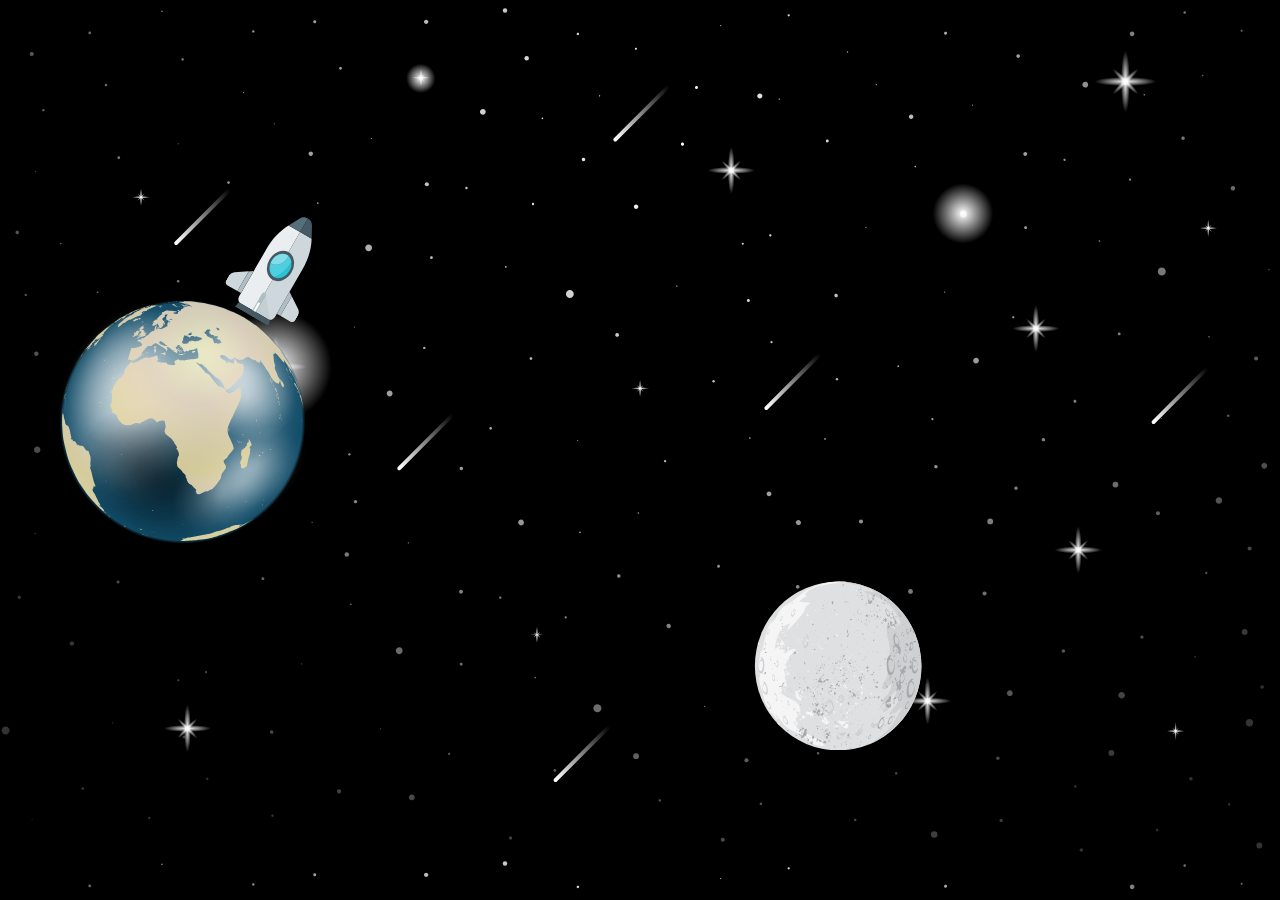
==== index.html @ 24fba6a9 "change name" ====
<html>
    <head>
        <title>
            Rocket
        </title>
        <link rel="stylesheet" href="style.css">
    </head>
    <body class="cosmic">
            <div class="earth">
            <div class="rocket1">
                <div class="fuel_launching1">
                    <div class="small_fire"></div>
                </div>
            </div>
            </div>
            
        <div class="rocket2">
            <div class="fuel_landing1">
                <div class="small_fire"></div>
            </div>
        </div>
        <div class="rocket3">
            <div class="fuel_landing2">
                <div class="small_fire"></div>
            </div>
        </div>
        <div class="moon"></div>
        <div class="flag"></div>
    </body>
</html>
---- style.css ----
*, *:before, *:after
 {
  box-sizing: border-box;
}

.cosmic
{
  background-color: black;
  background:url(space.svg);
  background-size: 100%;
  animation-name: star;
  animation-duration: 50s;
  animation-timing-function: linear;
  animation-iteration-count: infinite;
}

@keyframes star{  
  0%{
    background-position: 0 0;
  }
  100%{
    background-position: 0 1000px;
  }
}

.earth{
  position:relative;
  width:250px;
  height:250px;
  margin:300px 50px 0;
  background:url(earth.svg) no-repeat 0 0}

  .fuel_launching1, .fuel_launching2, .fuel_landing1, .fuel_landing2, .rocket1, .rocket2, .rocket3 {
    position:absolute;
  }

  .rocket1{
    background:url(rocket-ship.svg) no-repeat 0 0;
    transform:rotate(30deg);
    z-index:2;
    width:80px;
    height:200px;
    left:160px;
    top:-95px;
    animation-name: fly;
    animation-delay: 2s;
    animation-duration: 6.5s;
    animation-timing-function: ease-in;
    animation-fill-mode:forwards;
    text-align: center;
  }
  
  @keyframes fly 
  {
    5%{
        left:165px;
        transform:rotate(35deg);
    }
    25%{
      left:195px;
      transform:rotate(35deg);
    }
    50%{
      left:225x;
      transform:rotate(40deg);
    }
    75%{
      left:255px;
      transform:rotate(50deg);
    }
    100%
    {
      left:285px;
      transform:rotate(60deg);
    }
    to{
      left:305px; top:-500px; 
      transform:rotate(60deg);
    }
  }

  .fuel_launching1
  {
    opacity: 0;
    bottom:-45px;
    width:80px;
    height:140px;
    background:url(bigfire.svg) no-repeat 0 0;
    animation-name: fire_launching1;
    animation-delay: 0.5s;
    animation-duration: 5s;
    animation-fill-mode: forwards;
  
  }
  @keyframes fire_launching1{
    to
    {
      opacity: 1;
    }
  }

  .small_fire
  {
    opacity: 0;
    text-align: center ;
    position: fixed;
    z-index: 1000;
    bottom:-55px;
    width:30px;
    height:80px;
    left: 25px;
    background:url(smallfire.svg) no-repeat 0 0;
    animation-name: small_fire;
    animation-delay: 1s;
    animation-duration: 0.1s;
    animation-fill-mode: forwards;
    animation-iteration-count: infinite;

  }
  @keyframes small_fire{
    from
    { 
      height: 80px;
    }
    to
    {
      height: 120px;
      opacity: 1;
    }
  }

  .rocket2{
    background:url(rocket-ship.svg) no-repeat 0 0;
    transform:rotate(180deg);
    top:-200px;
    width:80px;
    height:200px;
    animation-name: flyback;
    animation-delay: 8.5s;
    animation-duration: 5s;
    animation-timing-function: ease-in;
    animation-fill-mode: backwards;
  }

  @keyframes flyback{
    0%{
      transform:rotate(180deg);
      left:600px;
    }
    40%{
      transform:rotate(180deg);
      left:620px;
    }
    45%
    {
      transform:rotate(180deg);
      left:600px;
    }
    50%{
      transform:rotate(180deg);
      left:620px;
    }
    55%{transform:rotate(180deg);
      left:600px;}
    60%{transform:rotate(180deg);
      left:620px;}
    70%{transform:rotate(180deg);
      left:640px;}
    75%
    {
      transform:rotate(180deg);
      left:660px;
    }
    85%
    {
      transform:rotate(180deg);
      left:680px;
    }
    95%
    {
      transform:rotate(180deg);
      left:700px;
    }
    100%
    {
      left:700px; top:300px;
    }
  }

  .rocket3{
    opacity: 0;
    background:url(rocket-ship.svg) no-repeat 0 0;
    transform:rotate(180deg);
    z-index:1000;
    left:700px;
    top:300px;
    width:80px;
    height:200px;
    animation-name: arriving;
    animation-delay: 13.5s;
    animation-duration: 6.5s;
    animation-timing-function: ease-out;
    animation-fill-mode: forwards;
  }

  @keyframes arriving{
    0%{
      transform:rotate(180deg);
      opacity: 1;
      left:700px;
    }
    25%{
      transform:rotate(180deg);
      opacity: 1;
      left:700px;
    }
    50%{
      transform:rotate(180deg);
      opacity: 1;
      left:700px;
      
    }
    100%
    {
      left:715px; top:515px;
      transform:rotate(305deg);
      opacity: 1;
    }
  }

  .fuel_landing1
  {
    width:80px;
    height:140px;
    bottom:-55px;
    background:url(bigfire.svg) no-repeat 0 0;
    animation-name: fire_landing1;
    animation-duration: 5s;
    animation-fill-mode: forwards;
  
  }
  @keyframes fire_landing1{
    to
    {
      opacity: 1;
    }
  }

  .fuel_landing2
  {
    opacity: 1;
    width:80px;
    height:140px;
    bottom:-55px;
    background:url(bigfire.svg) no-repeat 0 0;
    animation-name: fire_landing2;
    animation-delay: 20s;
    animation-duration: 5s;
    animation-fill-mode: forwards;
  }
  @keyframes fire_landing2{
    to
    {
      opacity: 0;
    }
  }

  .flag
  {
    margin-left: 770px;
    margin-top: -235px;
    opacity: 0;
    background:url(flag.svg) no-repeat 0 0;
    height: 150px;
    width: 70px;
    animation-name: placing_flag;
    animation-delay: 22s;
    animation-duration: 5s;
    animation-fill-mode: forwards;
  }
  @keyframes placing_flag{
    to{
      opacity: 1;
    }
  }
      
  
  /* left:780px; top:550px;
  transform:rotate(-35deg); */
  /* .rocket1
  {
    background:url(rocket-ship.svg) no-repeat 0 0;
    transform:rotate(50deg);
    z-index:2;
    width:50px;
    height:150px;
    animation-name: fly1;
    animation-delay: 3s;
    animation-duration: 20s;
    animation-timing-function: ease-out;
    animation-fill-mode:forwards;
  }
  .rocket1.departure
  {
    top:-450px; left: 350px;
  }

  @keyframes fly1 {
    0%
    {
       left: 350px; top:-200px;
    }
    25%{
      left: 350px;top:100px;
    } 
    50%
    {
      left: 350px; top:-100px;
    }
    75%
    {
      left:350px;top:100px;
    }
    100%
    {
      left:415px; top:200px;
    }
    to {
      transform: rotate(-45deg);
    }
  } */
  

  /* .fuel1
  { 
    opacity: 1;
    bottom:-60px;
    width:50px;
    height:140px;
    z-index: -1000;
    background:url(fuel.svg) no-repeat 0 0;
    animation-duration: 0.2s;
    animation-iteration-count: infinite;
    animation-name: changeheight;
    animation-fill-mode: both;
  } 

  @keyframes changeheight{
    from
    { 
      height: 140px;
    }
    to
    {
      height: 145px;
      opacity: 0;
    }
  } */

  .moon
    {
      width:170px;
      height:170px;
      margin-left: 745px;
      margin-top:30px;
      background:url(moon.svg) no-repeat 0 0;
    }
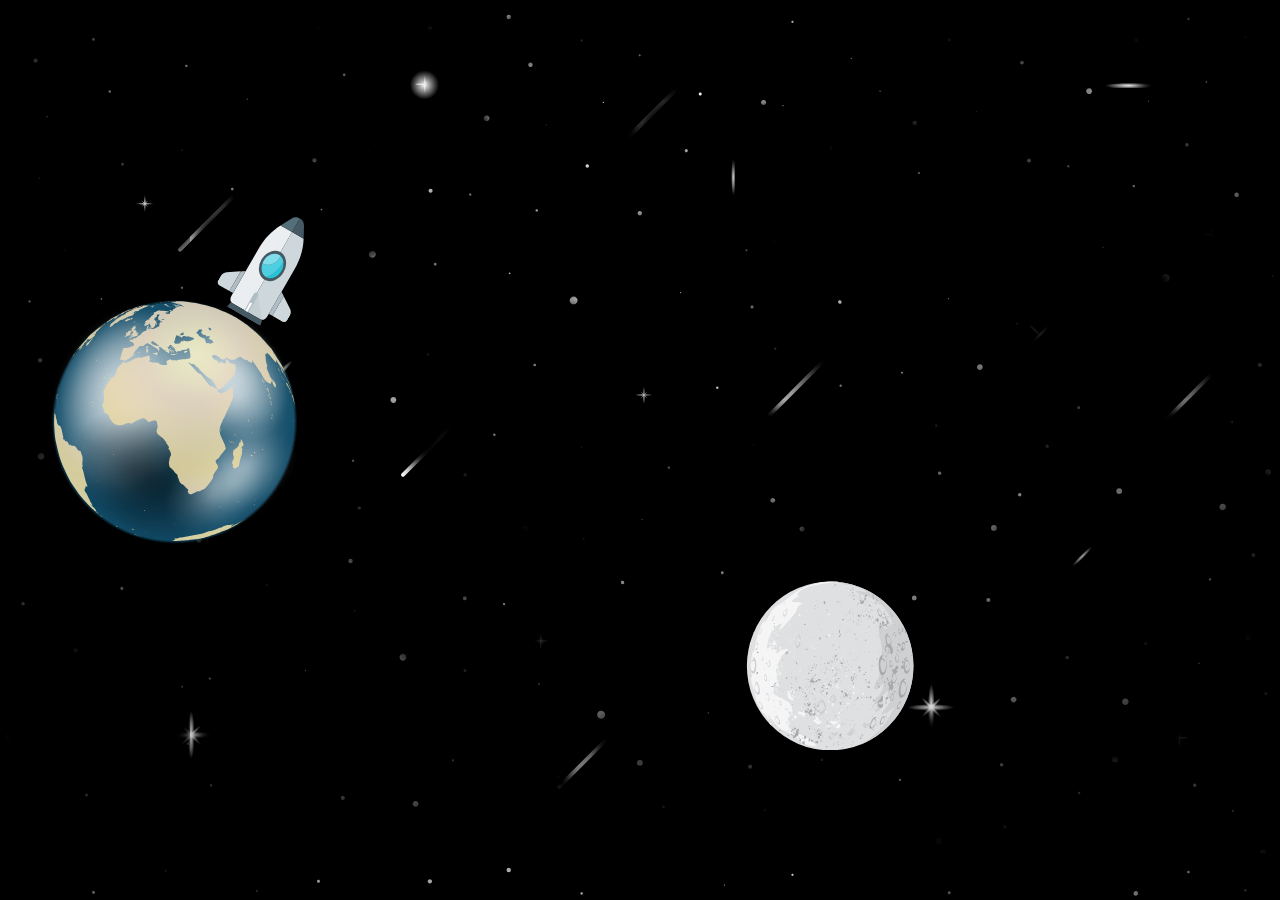
==== commit 29d20be3: "changing" ====
--- a/index.html
+++ b/index.html
@@ -1,30 +1,34 @@
 <html>
-    <head>
-        <title>
-            Rocket
-        </title>
-        <link rel="stylesheet" href="style.css">
-    </head>
-    <body class="cosmic">
-            <div class="earth">
-            <div class="rocket1">
-                <div class="fuel_launching1">
-                    <div class="small_fire"></div>
-                </div>
-            </div>
-            </div>
-            
-        <div class="rocket2">
-            <div class="fuel_landing1">
-                <div class="small_fire"></div>
-            </div>
-        </div>
-        <div class="rocket3">
-            <div class="fuel_landing2">
-                <div class="small_fire"></div>
-            </div>
-        </div>
-        <div class="moon"></div>
-        <div class="flag"></div>
-    </body>
+
+<head>
+  <title>
+    Rocket
+  </title>
+  <link rel="stylesheet" href="./css/style.css" />
+</head>
+
+<body>
+  <div class="stars"></div>
+  <div class="stars2"></div>
+  <div class="earth">
+    <div class="rocket1">
+      <div class="fuel_launching1">
+        <div class="small_fire"></div>
+      </div>
+    </div>
+  </div>
+  <div class="rocket2">
+    <div class="fuel_landing1">
+      <div class="small_fire"></div>
+    </div>
+  </div>
+  <div class="rocket3">
+    <div class="fuel_landing2">
+      <div class="small_fire"></div>
+    </div>
+  </div>
+  <div class="moon"></div>
+  <div class="flag"></div>
+</body>
+
 </html>--- a/css/style.css
+++ b/css/style.css
@@ -0,0 +1,275 @@
+* {
+  margin: 0;
+  padding: 0;
+}
+.stars,
+.stars2 {
+  position: absolute;
+  top: 0;
+  left: 0;
+  right: 0;
+  bottom: 0;
+  width: 100%;
+  height: 100%;
+  display: block;
+}
+
+.stars {
+  background: #000 url(../img/space.svg) repeat top center;
+}
+.stars2 {
+  background: transparent url(../img/space1.png) repeat top center;
+  animation: star2 20s linear infinite;
+}
+
+@keyframes star2 {
+  from {
+    background-position: 0 0;
+  }
+  to {
+    background-position: 0 1500px;
+  }
+}
+
+.earth {
+  position: relative;
+  width: 250px;
+  height: 250px;
+  margin: 300px 50px 0;
+  background: url(../img/earth.svg) no-repeat 0 0;
+}
+
+.fuel_launching1,
+.fuel_landing1,
+.fuel_landing2,
+.rocket1,
+.rocket2,
+.rocket3 {
+  position: absolute;
+}
+
+.rocket1 {
+  background: url(../img/rocket-ship.svg) no-repeat 0 0;
+  transform: rotate(30deg);
+  z-index: 2;
+  width: 80px;
+  height: 200px;
+  left: 160px;
+  top: -95px;
+  animation-name: fly;
+  animation-delay: 2s;
+  animation-duration: 3s;
+  animation-timing-function: ease-out;
+  animation-fill-mode: forwards;
+  text-align: center;
+}
+
+@keyframes fly {
+  from {
+    left: 160px;
+    transform: rotate(35deg);
+  }
+  to {
+    left: 500px;
+    top: -500px;
+    transform: rotate(60deg);
+  }
+}
+
+.fuel_launching1 {
+  opacity: 0;
+  bottom: -55px;
+  width: 80px;
+  height: 140px;
+  background: url(../img/bigfire.svg) no-repeat 0 0;
+  animation-name: fire_launching1;
+  animation-delay: 1s;
+  animation-duration: 0.5s;
+  animation-fill-mode: forwards;
+  animation-iteration-count: infinite;
+}
+@keyframes fire_launching1 {
+  from {
+    opacity: 0;
+    height: 145px;
+    width: 82px;
+  }
+  to {
+    opacity: 1;
+    height: 140px;
+    width: 80px;
+  }
+}
+
+.small_fire {
+  text-align: center;
+  position: fixed;
+  z-index: 1000;
+  bottom: -5px;
+  width: 30px;
+  height: 80px;
+  left: 25px;
+  background: url(../img/smallfire.svg) no-repeat 0 0;
+  animation-name: small_fire;
+  animation-delay: 1.4s;
+  animation-duration: 0.3s;
+  animation-fill-mode: backwards;
+  animation-iteration-count: infinite;
+}
+@keyframes small_fire {
+  from {
+    opacity: 0;
+    height: 80px;
+    width: 30px;
+  }
+  to {
+    opacity: 1;
+    height: 82px;
+    width: 32px;
+  }
+}
+
+.rocket2 {
+  background: url(../img/rocket-ship.svg) no-repeat 0 0;
+  transform: rotate(180deg);
+  top: -200px;
+  width: 80px;
+  height: 200px;
+  animation-name: flyback;
+  animation-delay: 5s;
+  animation-duration: 4s;
+  animation-timing-function: ease-in;
+  animation-fill-mode: backwards;
+}
+
+@keyframes flyback {
+  0% {
+    transform: rotate(180deg);
+    left: 700px;
+  }
+  50% {
+    left: 700x;
+  }
+
+  75% {
+    left: 700px;
+  }
+
+  100% {
+    left: 700px;
+    top: 300px;
+  }
+}
+
+.rocket3 {
+  opacity: 0;
+  background: url(../img/rocket-ship.svg) no-repeat 0 0;
+  transform: rotate(180deg);
+  left: 700px;
+  top: 300px;
+  width: 80px;
+  height: 200px;
+  animation-name: arriving;
+  animation-delay: 9s;
+  animation-duration: 5.5s;
+  animation-timing-function: ease-out;
+  animation-fill-mode: forwards;
+}
+
+@keyframes arriving {
+  0% {
+    transform: rotate(180deg);
+    opacity: 1;
+    left: 700px;
+  }
+  25% {
+    transform: rotate(180deg);
+    opacity: 1;
+    left: 700px;
+  }
+  50% {
+    transform: rotate(180deg);
+    opacity: 1;
+    left: 700px;
+  }
+  100% {
+    left: 715px;
+    top: 515px;
+    transform: rotate(305deg);
+    opacity: 1;
+  }
+}
+
+.fuel_landing1 {
+  width: 80px;
+  height: 140px;
+  bottom: -55px;
+  background: url(../img/bigfire.svg) no-repeat 0 0;
+  animation-name: fire_landing1;
+  animation-duration: 0.5s;
+  animation-fill-mode: forwards;
+  animation-iteration-count: infinite;
+}
+@keyframes fire_landing1 {
+  from {
+    opacity: 1;
+    height: 145px;
+    width: 82px;
+  }
+  to {
+    opacity: 0;
+    height: 140px;
+    width: 80px;
+  }
+}
+
+.fuel_landing2 {
+  opacity: 1;
+  width: 80px;
+  height: 140px;
+  bottom: -55px;
+  background: url(../img/bigfire.svg) no-repeat 0 0;
+  animation-name: fire_landing2;
+  animation-duration: 0.5s;
+  animation-fill-mode: forwards;
+  animation-iteration-count: infinite;
+}
+@keyframes fire_landing2 {
+  from {
+    opacity: 1;
+    height: 145px;
+    width: 82px;
+  }
+  to {
+    opacity: 0;
+    height: 140px;
+    width: 80px;
+  }
+}
+
+.flag {
+  margin-left: 770px;
+  margin-top: -235px;
+  opacity: 0;
+  background: url(../img/flag.svg) no-repeat 0 0;
+  height: 150px;
+  width: 70px;
+  animation-name: placing_flag;
+  animation-delay: 15s;
+  animation-duration: 3s;
+  animation-fill-mode: forwards;
+}
+@keyframes placing_flag {
+  to {
+    opacity: 1;
+  }
+}
+
+.moon {
+  width: 170px;
+  height: 170px;
+  margin-left: 745px;
+  margin-top: 30px;
+  background: url(../img/moon.svg) no-repeat 0 0;
+  position: relative;
+}
